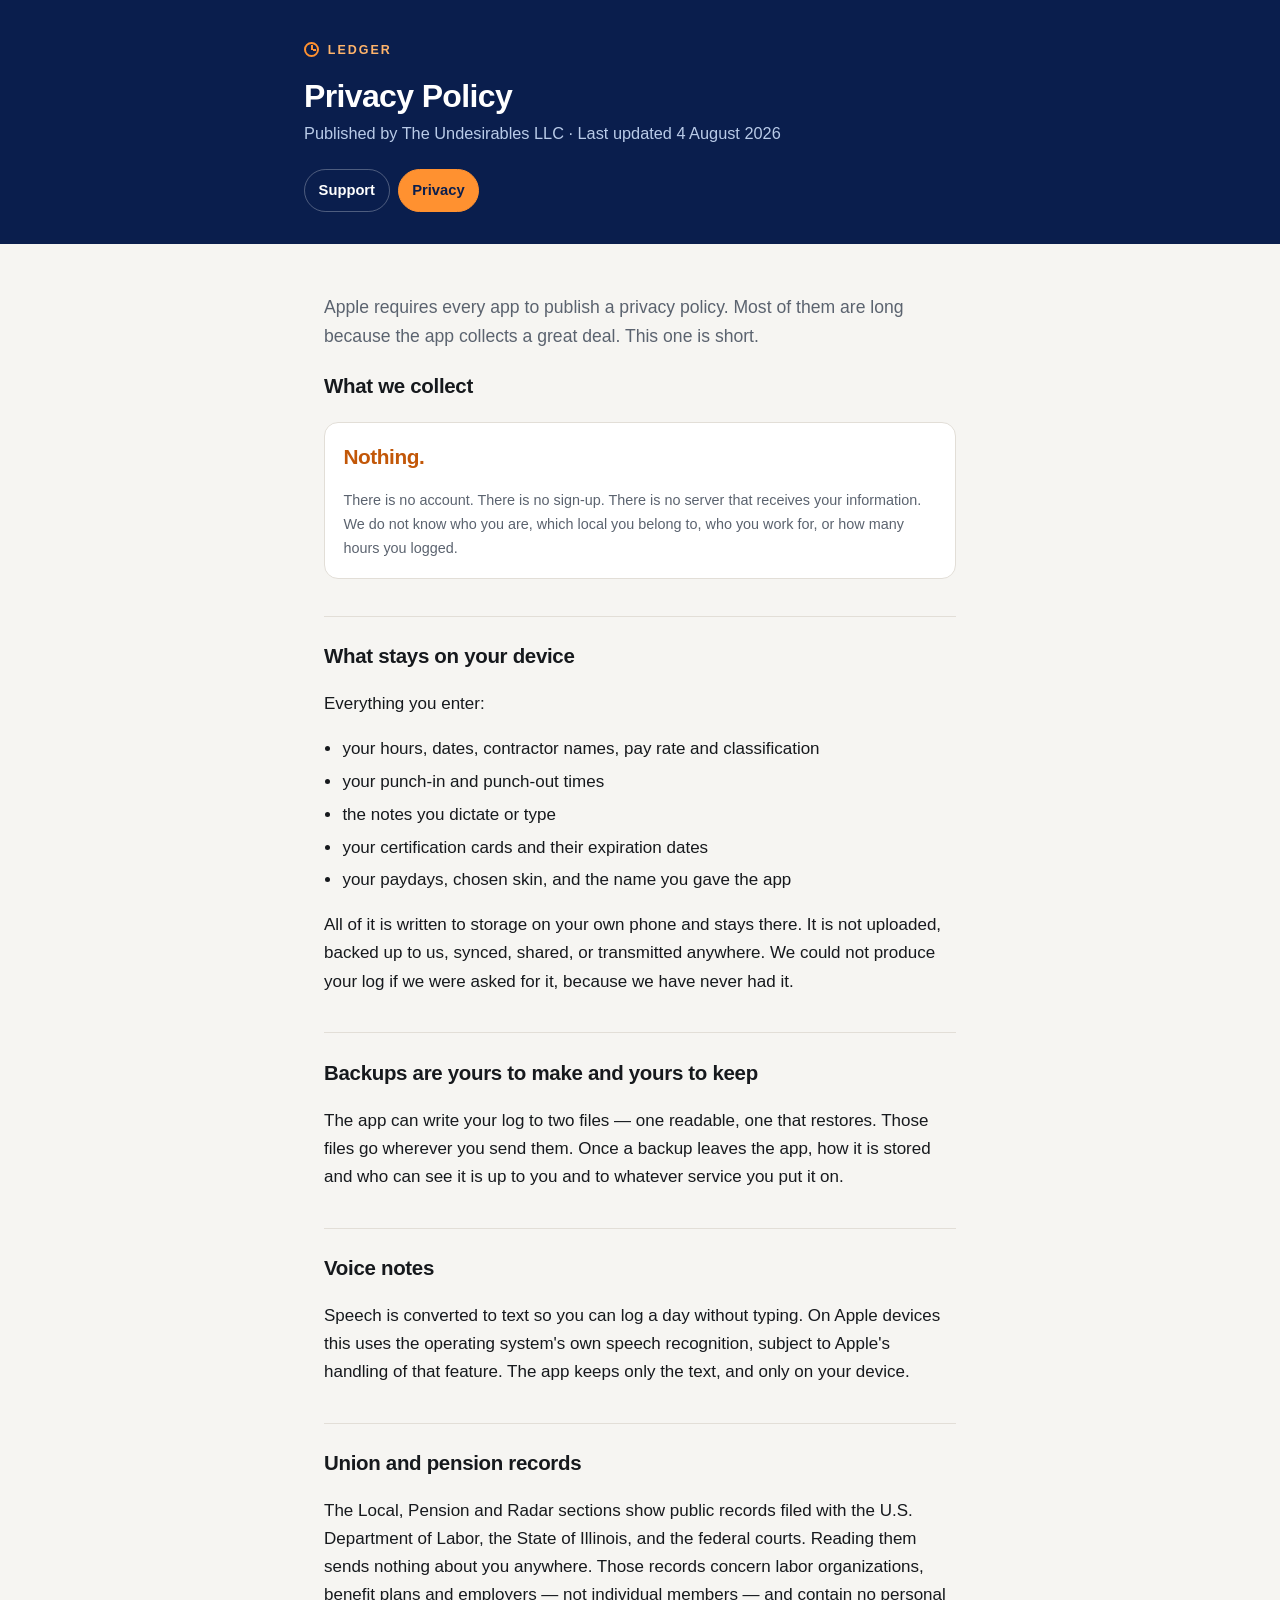
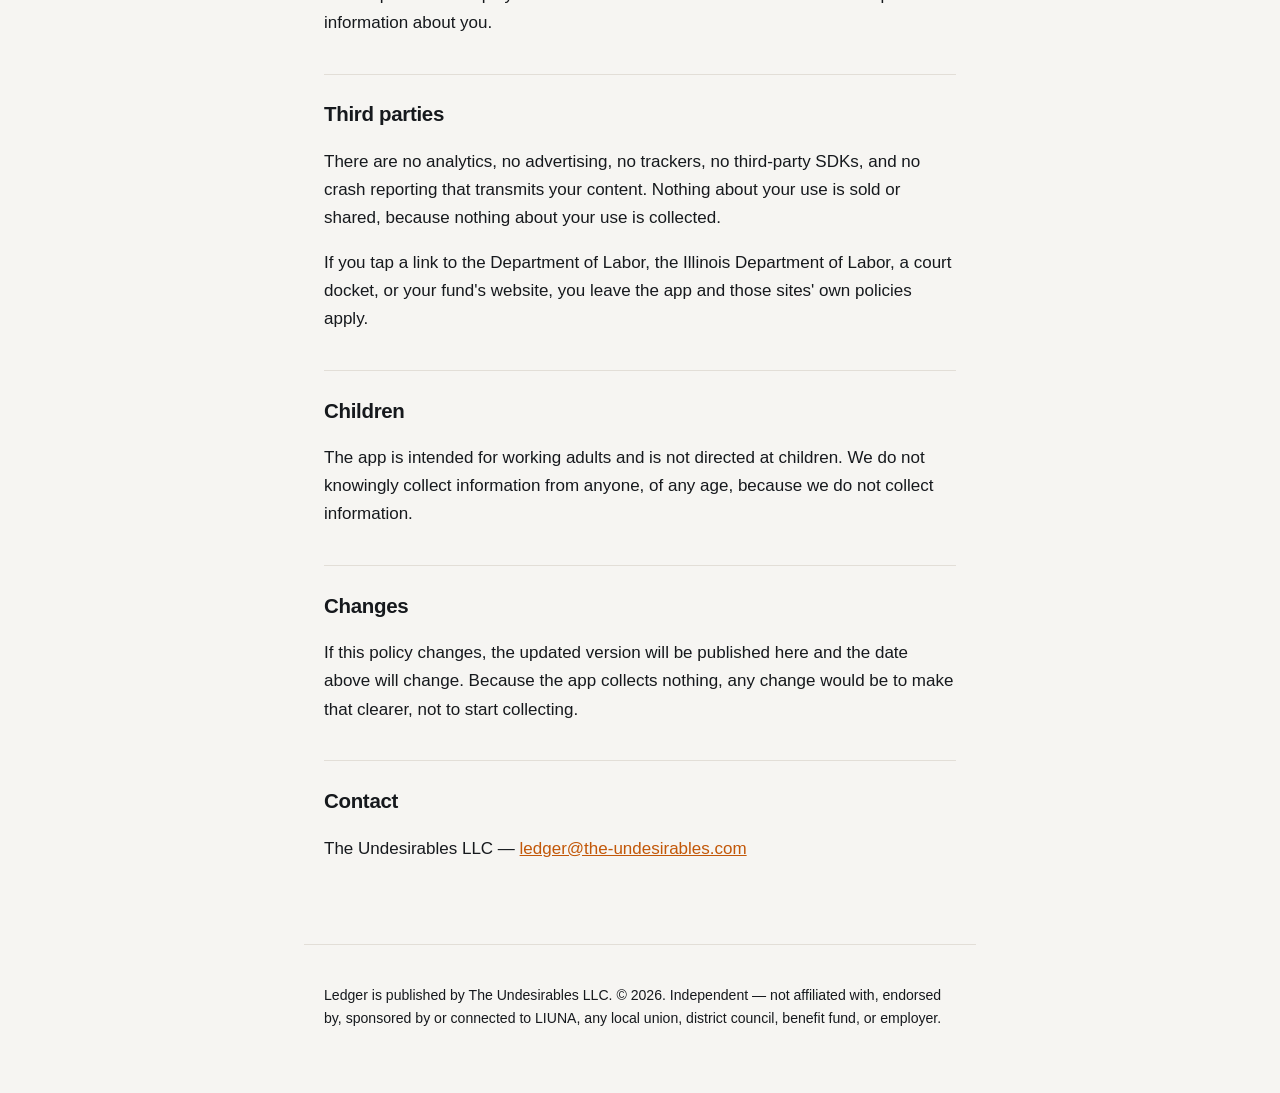
==== privacy.html @ 3ea69cf5 "Ledger support and privacy pages Apple requires both as public URLs. Two static pages, one styleshee" ====
<!doctype html>
<html lang="en">
<head>
<meta charset="utf-8">
<meta name="viewport" content="width=device-width, initial-scale=1">
<title>Ledger — Privacy Policy</title>
<meta name="description" content="Ledger collects nothing. No account, no server, no analytics.">
<link rel="stylesheet" href="./style.css">
</head>
<body>

<header>
  <div class="wrap">
    <span class="mark">Ledger</span>
    <h1>Privacy Policy</h1>
    <p>Published by The Undesirables LLC · Last updated 4 August 2026</p>
    <nav>
      <a href="./">Support</a>
      <a href="./privacy.html" aria-current="page">Privacy</a>
    </nav>
  </div>
</header>

<main>

<p class="lede">Apple requires every app to publish a privacy policy. Most of
them are long because the app collects a great deal. This one is short.</p>

<h2>What we collect</h2>

<div class="card">
  <p class="big">Nothing.</p>
  <p class="meta">There is no account. There is no sign-up. There is no server
  that receives your information. We do not know who you are, which local you
  belong to, who you work for, or how many hours you logged.</p>
</div>

<h2>What stays on your device</h2>

<p>Everything you enter:</p>
<ul>
  <li>your hours, dates, contractor names, pay rate and classification</li>
  <li>your punch-in and punch-out times</li>
  <li>the notes you dictate or type</li>
  <li>your certification cards and their expiration dates</li>
  <li>your paydays, chosen skin, and the name you gave the app</li>
</ul>

<p>All of it is written to storage on your own phone and stays there. It is not
uploaded, backed up to us, synced, shared, or transmitted anywhere. We could not
produce your log if we were asked for it, because we have never had it.</p>

<h2>Backups are yours to make and yours to keep</h2>

<p>The app can write your log to two files — one readable, one that restores.
Those files go wherever you send them. Once a backup leaves the app, how it is
stored and who can see it is up to you and to whatever service you put it on.</p>

<h2>Voice notes</h2>

<p>Speech is converted to text so you can log a day without typing. On Apple
devices this uses the operating system's own speech recognition, subject to
Apple's handling of that feature. The app keeps only the text, and only on your
device.</p>

<h2>Union and pension records</h2>

<p>The Local, Pension and Radar sections show public records filed with the
U.S. Department of Labor, the State of Illinois, and the federal courts. Reading
them sends nothing about you anywhere. Those records concern labor
organizations, benefit plans and employers — not individual members — and
contain no personal information about you.</p>

<h2>Third parties</h2>

<p>There are no analytics, no advertising, no trackers, no third-party SDKs, and
no crash reporting that transmits your content. Nothing about your use is sold
or shared, because nothing about your use is collected.</p>

<p>If you tap a link to the Department of Labor, the Illinois Department of
Labor, a court docket, or your fund's website, you leave the app and those
sites' own policies apply.</p>

<h2>Children</h2>

<p>The app is intended for working adults and is not directed at children. We do
not knowingly collect information from anyone, of any age, because we do not
collect information.</p>

<h2>Changes</h2>

<p>If this policy changes, the updated version will be published here and the
date above will change. Because the app collects nothing, any change would be to
make that clearer, not to start collecting.</p>

<h2>Contact</h2>

<p>The Undesirables LLC — <a href="mailto:ledger@the-undesirables.com">ledger@the-undesirables.com</a></p>

</main>

<footer>
  <p>Ledger is published by The Undesirables LLC. © 2026. Independent — not
  affiliated with, endorsed by, sponsored by or connected to LIUNA, any local
  union, district council, benefit fund, or employer.</p>
</footer>

</body>
</html>
---- style.css ----
/* Ledger help site. One stylesheet, no fonts to fetch, no scripts. It has to
   open fast on a job trailer's signal, on a phone somebody bought in 2019. */

*, *::before, *::after { box-sizing: border-box; }

:root {
  --navy:   #0a1e4d;
  --navy-2: #133063;
  --paper:  #f6f5f2;
  --card:   #ffffff;
  --ink:    #16191d;
  --ink-2:  #5b636f;
  --line:   #e2ded7;
  --orange: #c25708;
}

@media (prefers-color-scheme: dark) {
  :root {
    --paper: #0b1220; --card: #121a2b; --ink: #eef1f5; --ink-2: #9aa5b6;
    --line: #222d42; --orange: #ff9130;
  }
}

html { -webkit-text-size-adjust: 100%; }

body {
  margin: 0;
  background: var(--paper);
  color: var(--ink);
  font: 17px/1.65 -apple-system, BlinkMacSystemFont, "Segoe UI", Roboto, Helvetica, Arial, sans-serif;
}

header {
  background: var(--navy);
  color: #fff;
  padding: 2.4rem 1.25rem 2rem;
}
header .wrap { max-width: 42rem; margin: 0 auto; }

.mark {
  display: inline-flex; align-items: center; gap: .55rem;
  font-weight: 700; letter-spacing: .16em; font-size: .78rem;
  text-transform: uppercase; color: #ffb46b;
}
.mark::before {
  content: ''; width: 15px; height: 15px; border-radius: 50%;
  border: 2.5px solid #ff9130;
  background:
    linear-gradient(#ff9130, #ff9130) 50% 4% / 2px 46% no-repeat,
    linear-gradient(#ff9130, #ff9130) 96% 50% / 30% 2px no-repeat;
}
header h1 {
  margin: .7rem 0 .35rem;
  font-size: 2rem; line-height: 1.15; letter-spacing: -.02em;
}
header p { margin: 0; color: #b9cbe8; font-size: 1.02rem; }

nav { margin-top: 1.4rem; display: flex; gap: .5rem; flex-wrap: wrap; }
nav a {
  padding: .5rem .85rem; border-radius: 999px;
  border: 1px solid rgba(255,255,255,.28);
  color: #fff; text-decoration: none; font-size: .92rem; font-weight: 600;
}
nav a[aria-current="page"] { background: #ff9130; border-color: #ff9130; color: var(--navy); }

main { max-width: 42rem; margin: 0 auto; padding: 2rem 1.25rem 4rem; }

h2 {
  margin: 2.3rem 0 .6rem; font-size: 1.28rem; letter-spacing: -.015em;
  padding-top: 1.4rem; border-top: 1px solid var(--line);
}
main > h2:first-of-type { border-top: 0; padding-top: 0; margin-top: .4rem; }
h3 { margin: 1.5rem 0 .35rem; font-size: 1.03rem; }

p, li { color: var(--ink); }
ul { padding-left: 1.15rem; }
li { margin: .3rem 0; }

.lede { font-size: 1.1rem; color: var(--ink-2); }

.card {
  background: var(--card); border: 1px solid var(--line);
  border-radius: 14px; padding: 1.1rem 1.15rem; margin: 1.2rem 0;
}
.card p:first-child { margin-top: 0; }
.card p:last-child { margin-bottom: 0; }

.big {
  font-size: 1.3rem; font-weight: 700; letter-spacing: -.02em;
  color: var(--orange); margin: 0;
}

a { color: var(--orange); }

.meta { color: var(--ink-2); font-size: .9rem; }

footer {
  max-width: 42rem; margin: 0 auto; padding: 1.6rem 1.25rem 3rem;
  border-top: 1px solid var(--line); color: var(--ink-2); font-size: .88rem;
}
footer a { color: var(--ink-2); }
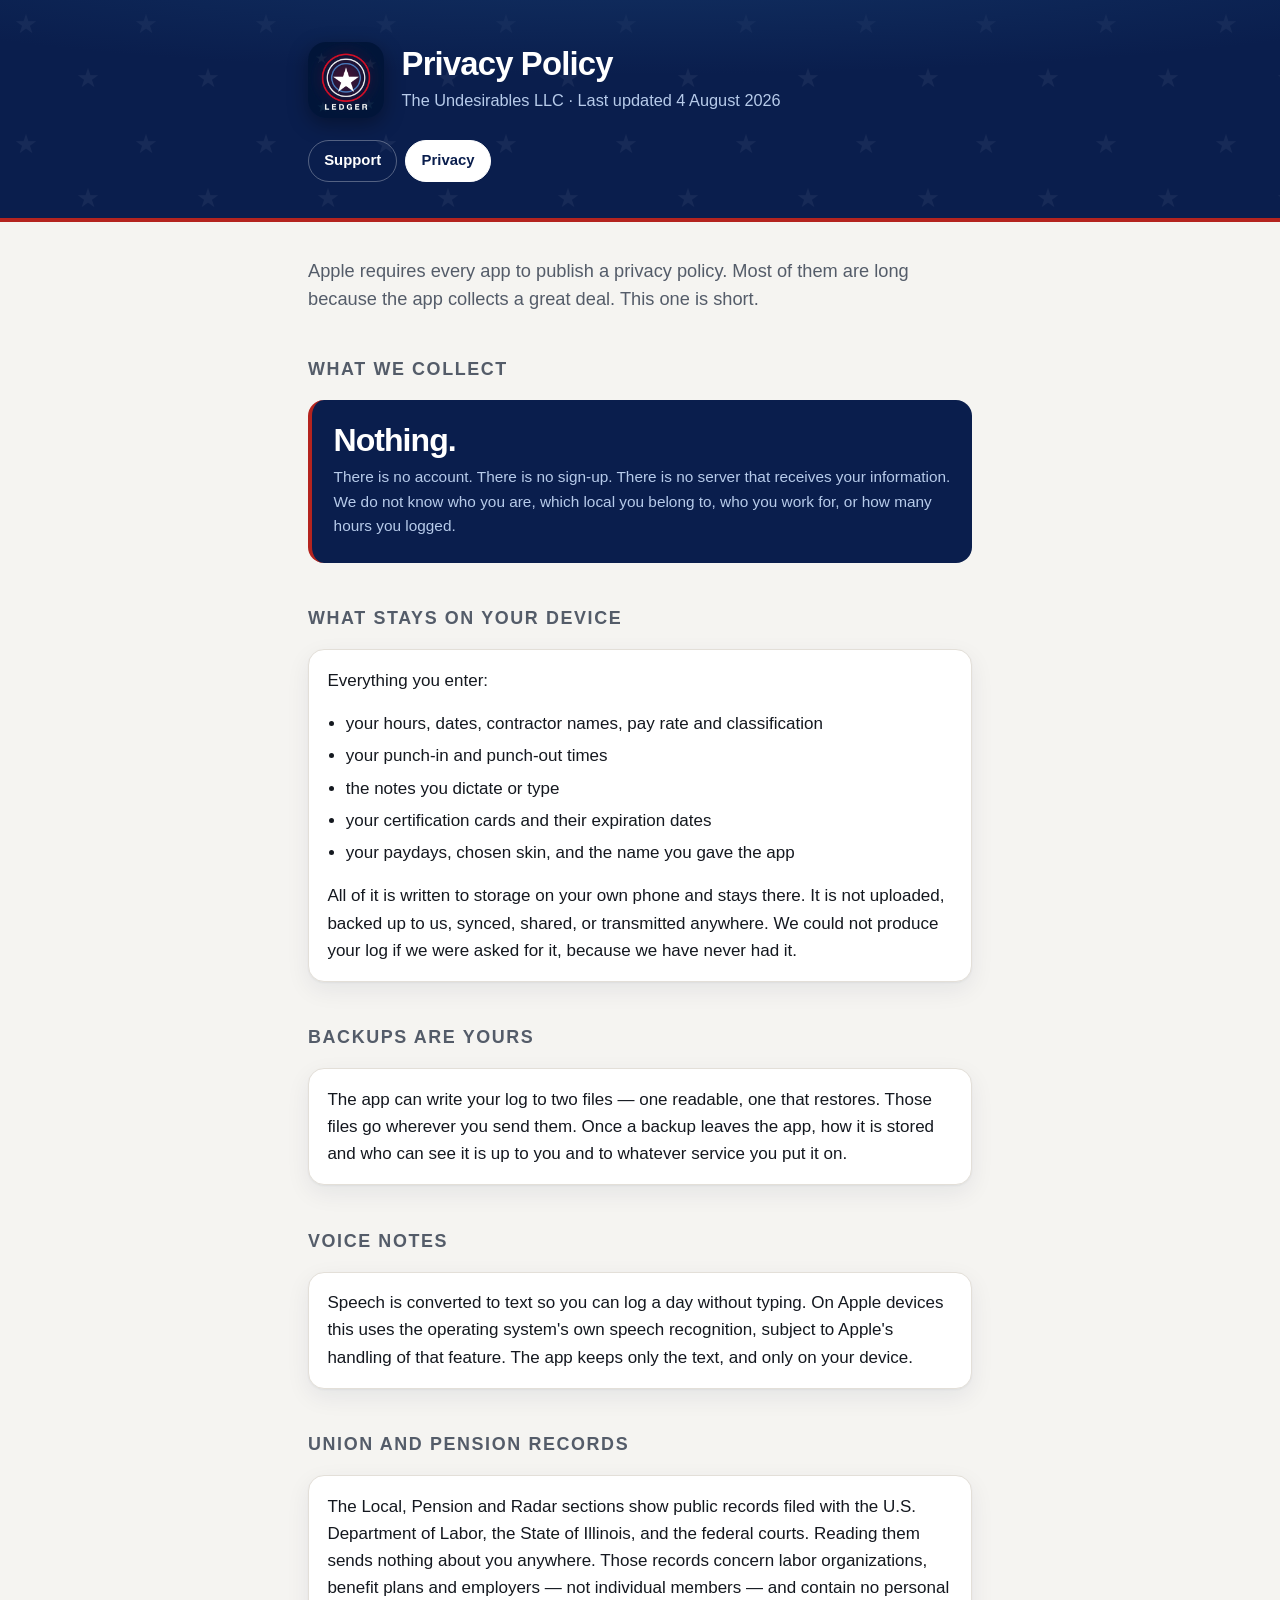
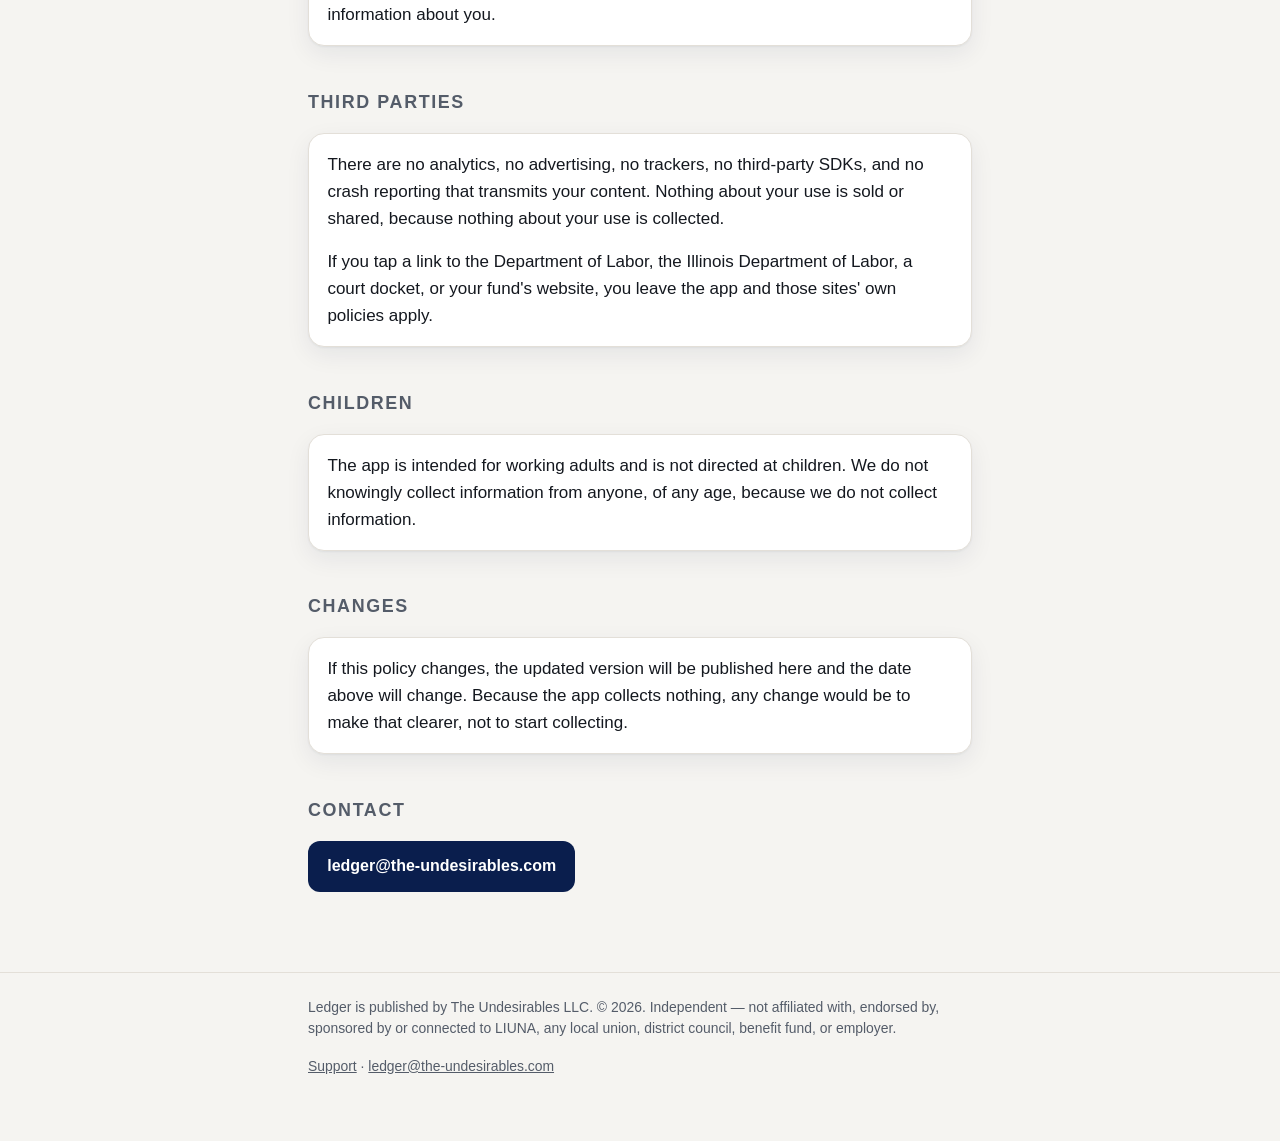
==== commit 196a0280: "Design pass: give the pages the app's own identity The support page was a wall of question-and-answe" ====
--- a/privacy.html
+++ b/privacy.html
@@ -5,15 +5,20 @@
 <meta name="viewport" content="width=device-width, initial-scale=1">
 <title>Ledger — Privacy Policy</title>
 <meta name="description" content="Ledger collects nothing. No account, no server, no analytics.">
+<link rel="icon" href="./icon-256.png">
 <link rel="stylesheet" href="./style.css">
 </head>
 <body>
 
 <header>
   <div class="wrap">
-    <span class="mark">Ledger</span>
-    <h1>Privacy Policy</h1>
-    <p>Published by The Undesirables LLC · Last updated 4 August 2026</p>
+    <div class="hero">
+      <img src="./icon-256.png" alt="" width="76" height="76">
+      <div>
+        <h1>Privacy Policy</h1>
+        <p>The Undesirables LLC · Last updated 4 August 2026</p>
+      </div>
+    </div>
     <nav>
       <a href="./">Support</a>
       <a href="./privacy.html" aria-current="page">Privacy</a>
@@ -22,87 +27,107 @@
 </header>
 
 <main>
+<div class="wrap">
 
-<p class="lede">Apple requires every app to publish a privacy policy. Most of
-them are long because the app collects a great deal. This one is short.</p>
+  <p class="lede">Apple requires every app to publish a privacy policy. Most of
+  them are long because the app collects a great deal. This one is short.</p>
 
-<h2>What we collect</h2>
+  <h2>What we collect</h2>
 
-<div class="card">
-  <p class="big">Nothing.</p>
-  <p class="meta">There is no account. There is no sign-up. There is no server
-  that receives your information. We do not know who you are, which local you
-  belong to, who you work for, or how many hours you logged.</p>
+  <div class="nothing">
+    <b>Nothing.</b>
+    <p>There is no account. There is no sign-up. There is no server that
+    receives your information. We do not know who you are, which local you
+    belong to, who you work for, or how many hours you logged.</p>
+  </div>
+
+  <h2>What stays on your device</h2>
+
+  <div class="plain">
+    <p>Everything you enter:</p>
+    <ul>
+      <li>your hours, dates, contractor names, pay rate and classification</li>
+      <li>your punch-in and punch-out times</li>
+      <li>the notes you dictate or type</li>
+      <li>your certification cards and their expiration dates</li>
+      <li>your paydays, chosen skin, and the name you gave the app</li>
+    </ul>
+    <p>All of it is written to storage on your own phone and stays there. It is
+    not uploaded, backed up to us, synced, shared, or transmitted anywhere. We
+    could not produce your log if we were asked for it, because we have never
+    had it.</p>
+  </div>
+
+  <h2>Backups are yours</h2>
+
+  <div class="plain">
+    <p>The app can write your log to two files — one readable, one that
+    restores. Those files go wherever you send them. Once a backup leaves the
+    app, how it is stored and who can see it is up to you and to whatever
+    service you put it on.</p>
+  </div>
+
+  <h2>Voice notes</h2>
+
+  <div class="plain">
+    <p>Speech is converted to text so you can log a day without typing. On Apple
+    devices this uses the operating system's own speech recognition, subject to
+    Apple's handling of that feature. The app keeps only the text, and only on
+    your device.</p>
+  </div>
+
+  <h2>Union and pension records</h2>
+
+  <div class="plain">
+    <p>The Local, Pension and Radar sections show public records filed with the
+    U.S. Department of Labor, the State of Illinois, and the federal courts.
+    Reading them sends nothing about you anywhere. Those records concern labor
+    organizations, benefit plans and employers — not individual members — and
+    contain no personal information about you.</p>
+  </div>
+
+  <h2>Third parties</h2>
+
+  <div class="plain">
+    <p>There are no analytics, no advertising, no trackers, no third-party SDKs,
+    and no crash reporting that transmits your content. Nothing about your use
+    is sold or shared, because nothing about your use is collected.</p>
+    <p>If you tap a link to the Department of Labor, the Illinois Department of
+    Labor, a court docket, or your fund's website, you leave the app and those
+    sites' own policies apply.</p>
+  </div>
+
+  <h2>Children</h2>
+
+  <div class="plain">
+    <p>The app is intended for working adults and is not directed at children.
+    We do not knowingly collect information from anyone, of any age, because we
+    do not collect information.</p>
+  </div>
+
+  <h2>Changes</h2>
+
+  <div class="plain">
+    <p>If this policy changes, the updated version will be published here and
+    the date above will change. Because the app collects nothing, any change
+    would be to make that clearer, not to start collecting.</p>
+  </div>
+
+  <h2>Contact</h2>
+
+  <p><a class="mailto" href="mailto:ledger@the-undesirables.com">ledger@the-undesirables.com</a></p>
+
 </div>
-
-<h2>What stays on your device</h2>
-
-<p>Everything you enter:</p>
-<ul>
-  <li>your hours, dates, contractor names, pay rate and classification</li>
-  <li>your punch-in and punch-out times</li>
-  <li>the notes you dictate or type</li>
-  <li>your certification cards and their expiration dates</li>
-  <li>your paydays, chosen skin, and the name you gave the app</li>
-</ul>
-
-<p>All of it is written to storage on your own phone and stays there. It is not
-uploaded, backed up to us, synced, shared, or transmitted anywhere. We could not
-produce your log if we were asked for it, because we have never had it.</p>
-
-<h2>Backups are yours to make and yours to keep</h2>
-
-<p>The app can write your log to two files — one readable, one that restores.
-Those files go wherever you send them. Once a backup leaves the app, how it is
-stored and who can see it is up to you and to whatever service you put it on.</p>
-
-<h2>Voice notes</h2>
-
-<p>Speech is converted to text so you can log a day without typing. On Apple
-devices this uses the operating system's own speech recognition, subject to
-Apple's handling of that feature. The app keeps only the text, and only on your
-device.</p>
-
-<h2>Union and pension records</h2>
-
-<p>The Local, Pension and Radar sections show public records filed with the
-U.S. Department of Labor, the State of Illinois, and the federal courts. Reading
-them sends nothing about you anywhere. Those records concern labor
-organizations, benefit plans and employers — not individual members — and
-contain no personal information about you.</p>
-
-<h2>Third parties</h2>
-
-<p>There are no analytics, no advertising, no trackers, no third-party SDKs, and
-no crash reporting that transmits your content. Nothing about your use is sold
-or shared, because nothing about your use is collected.</p>
-
-<p>If you tap a link to the Department of Labor, the Illinois Department of
-Labor, a court docket, or your fund's website, you leave the app and those
-sites' own policies apply.</p>
-
-<h2>Children</h2>
-
-<p>The app is intended for working adults and is not directed at children. We do
-not knowingly collect information from anyone, of any age, because we do not
-collect information.</p>
-
-<h2>Changes</h2>
-
-<p>If this policy changes, the updated version will be published here and the
-date above will change. Because the app collects nothing, any change would be to
-make that clearer, not to start collecting.</p>
-
-<h2>Contact</h2>
-
-<p>The Undesirables LLC — <a href="mailto:ledger@the-undesirables.com">ledger@the-undesirables.com</a></p>
-
 </main>
 
 <footer>
-  <p>Ledger is published by The Undesirables LLC. © 2026. Independent — not
-  affiliated with, endorsed by, sponsored by or connected to LIUNA, any local
-  union, district council, benefit fund, or employer.</p>
+  <div class="wrap">
+    <p>Ledger is published by The Undesirables LLC. © 2026. Independent — not
+    affiliated with, endorsed by, sponsored by or connected to LIUNA, any local
+    union, district council, benefit fund, or employer.</p>
+    <p><a href="./">Support</a> ·
+    <a href="mailto:ledger@the-undesirables.com">ledger@the-undesirables.com</a></p>
+  </div>
 </footer>
 
 </body>
--- a/style.css
+++ b/style.css
@@ -1,23 +1,31 @@
-/* Ledger help site. One stylesheet, no fonts to fetch, no scripts. It has to
-   open fast on a job trailer's signal, on a phone somebody bought in 2019. */
+/* Ledger help site.
+   One stylesheet, no scripts, no fonts to fetch, one 59 KB icon. It has to open
+   on a job trailer's signal, on a phone somebody bought in 2019. Everything
+   here is system fonts and flat color. */
 
 *, *::before, *::after { box-sizing: border-box; }
 
 :root {
-  --navy:   #0a1e4d;
-  --navy-2: #133063;
-  --paper:  #f6f5f2;
-  --card:   #ffffff;
-  --ink:    #16191d;
-  --ink-2:  #5b636f;
-  --line:   #e2ded7;
-  --orange: #c25708;
+  --navy:    #0a1e4d;
+  --navy-2:  #123163;
+  --navy-3:  #061634;
+  --paper:   #f5f4f1;
+  --card:    #ffffff;
+  --ink:     #14181f;
+  --ink-2:   #545c69;
+  --line:    #e3dfd8;
+  --red:     #b4241f;
+  --orange:  #b4530a;
+  --star:    #ffffff;
+  --shadow:  0 1px 2px rgba(10,30,77,.05), 0 8px 24px rgba(10,30,77,.07);
+  --r:       16px;
 }
 
 @media (prefers-color-scheme: dark) {
   :root {
-    --paper: #0b1220; --card: #121a2b; --ink: #eef1f5; --ink-2: #9aa5b6;
-    --line: #222d42; --orange: #ff9130;
+    --paper: #0b1220; --card: #131c2e; --ink: #eef1f5; --ink-2: #9aa5b6;
+    --line: #222d42; --red: #ff6b63; --orange: #ff9130;
+    --shadow: none;
   }
 }
 
@@ -27,75 +35,141 @@
   margin: 0;
   background: var(--paper);
   color: var(--ink);
-  font: 17px/1.65 -apple-system, BlinkMacSystemFont, "Segoe UI", Roboto, Helvetica, Arial, sans-serif;
+  font: 17px/1.6 -apple-system, BlinkMacSystemFont, "Segoe UI", Roboto, Helvetica, Arial, sans-serif;
+  -webkit-font-smoothing: antialiased;
 }
+
+.wrap { max-width: 44rem; margin: 0 auto; padding: 0 1.25rem; }
+
+/* ---- hero ---- */
 
 header {
   background: var(--navy);
+  background-image:
+    radial-gradient(120% 90% at 50% -20%, var(--navy-2), transparent 60%),
+    url('data:image/svg+xml;utf8,<svg xmlns="http://www.w3.org/2000/svg" width="120" height="120" viewBox="0 0 120 120"><g fill="%23ffffff" fill-opacity="0.055"><path d="M26 14l2.4 7.3h7.7l-6.2 4.5 2.4 7.3-6.3-4.6-6.2 4.6 2.3-7.3-6.2-4.5h7.7z"/><path d="M88 68l2.4 7.3h7.7l-6.2 4.5 2.4 7.3-6.3-4.6-6.2 4.6 2.3-7.3-6.2-4.5h7.7z"/></g></svg>');
   color: #fff;
-  padding: 2.4rem 1.25rem 2rem;
+  padding: 2.6rem 0 2.2rem;
+  border-bottom: 4px solid var(--red);
 }
-header .wrap { max-width: 42rem; margin: 0 auto; }
 
-.mark {
-  display: inline-flex; align-items: center; gap: .55rem;
-  font-weight: 700; letter-spacing: .16em; font-size: .78rem;
-  text-transform: uppercase; color: #ffb46b;
+.hero { display: flex; align-items: center; gap: 1.1rem; }
+.hero img {
+  width: 76px; height: 76px; border-radius: 18px; flex: none;
+  box-shadow: 0 6px 20px rgba(0,0,0,.35);
 }
-.mark::before {
-  content: ''; width: 15px; height: 15px; border-radius: 50%;
-  border: 2.5px solid #ff9130;
-  background:
-    linear-gradient(#ff9130, #ff9130) 50% 4% / 2px 46% no-repeat,
-    linear-gradient(#ff9130, #ff9130) 96% 50% / 30% 2px no-repeat;
+.hero h1 {
+  margin: 0; font-size: 2.05rem; line-height: 1.1; letter-spacing: -.025em;
 }
-header h1 {
-  margin: .7rem 0 .35rem;
-  font-size: 2rem; line-height: 1.15; letter-spacing: -.02em;
+.hero p { margin: .3rem 0 0; color: #b7cbea; font-size: 1.02rem; }
+
+/* Three facts, stated once, at the top. They are the whole pitch. */
+.chips { display: flex; flex-wrap: wrap; gap: .45rem; margin-top: 1.4rem; }
+.chips span {
+  font-size: .8rem; font-weight: 640; letter-spacing: .02em;
+  padding: .34rem .7rem; border-radius: 999px;
+  background: rgba(255,255,255,.1); border: 1px solid rgba(255,255,255,.16);
+  color: #dbe7f8;
 }
-header p { margin: 0; color: #b9cbe8; font-size: 1.02rem; }
 
-nav { margin-top: 1.4rem; display: flex; gap: .5rem; flex-wrap: wrap; }
+nav { margin-top: 1.4rem; display: flex; gap: .5rem; }
 nav a {
-  padding: .5rem .85rem; border-radius: 999px;
-  border: 1px solid rgba(255,255,255,.28);
-  color: #fff; text-decoration: none; font-size: .92rem; font-weight: 600;
+  padding: .52rem .95rem; border-radius: 999px;
+  border: 1px solid rgba(255,255,255,.3);
+  color: #fff; text-decoration: none; font-size: .93rem; font-weight: 640;
 }
-nav a[aria-current="page"] { background: #ff9130; border-color: #ff9130; color: var(--navy); }
+nav a:hover { background: rgba(255,255,255,.1); }
+nav a[aria-current="page"] {
+  background: #fff; border-color: #fff; color: var(--navy);
+}
 
-main { max-width: 42rem; margin: 0 auto; padding: 2rem 1.25rem 4rem; }
+/* ---- body ---- */
+
+main { padding-top: 2.2rem; padding-bottom: 3rem; }
+
+.lede { font-size: 1.14rem; line-height: 1.55; color: var(--ink-2); margin: 0 0 1.8rem; }
+.lede strong { color: var(--ink); font-weight: 650; }
 
 h2 {
-  margin: 2.3rem 0 .6rem; font-size: 1.28rem; letter-spacing: -.015em;
-  padding-top: 1.4rem; border-top: 1px solid var(--line);
+  margin: 2.6rem 0 1rem; font-size: 1.12rem; letter-spacing: .09em;
+  text-transform: uppercase; color: var(--ink-2); font-weight: 700;
 }
-main > h2:first-of-type { border-top: 0; padding-top: 0; margin-top: .4rem; }
-h3 { margin: 1.5rem 0 .35rem; font-size: 1.03rem; }
+main > .wrap > h2:first-child { margin-top: 0; }
 
-p, li { color: var(--ink); }
-ul { padding-left: 1.15rem; }
-li { margin: .3rem 0; }
+h3 { margin: 0 0 .4rem; font-size: 1.06rem; letter-spacing: -.01em; }
 
-.lede { font-size: 1.1rem; color: var(--ink-2); }
-
-.card {
-  background: var(--card); border: 1px solid var(--line);
-  border-radius: 14px; padding: 1.1rem 1.15rem; margin: 1.2rem 0;
-}
-.card p:first-child { margin-top: 0; }
-.card p:last-child { margin-bottom: 0; }
-
-.big {
-  font-size: 1.3rem; font-weight: 700; letter-spacing: -.02em;
-  color: var(--orange); margin: 0;
-}
-
+p { margin: 0 0 1rem; }
+ul { padding-left: 1.15rem; margin: 0 0 1rem; }
+li { margin: .32rem 0; }
 a { color: var(--orange); }
 
-.meta { color: var(--ink-2); font-size: .9rem; }
+/* ---- the free card ---- */
+
+.free {
+  background: var(--card); border: 1px solid var(--line);
+  border-left: 4px solid var(--red);
+  border-radius: var(--r); padding: 1.15rem 1.25rem;
+  box-shadow: var(--shadow); margin: 0 0 1.6rem;
+}
+.free b { display: block; font-size: 1.24rem; letter-spacing: -.02em; margin-bottom: .3rem; }
+.free p { margin: 0; color: var(--ink-2); font-size: .96rem; }
+
+/* ---- what it does ---- */
+
+.grid { display: grid; gap: .8rem; grid-template-columns: 1fr; }
+@media (min-width: 40rem) { .grid { grid-template-columns: 1fr 1fr; } }
+
+.tile {
+  background: var(--card); border: 1px solid var(--line);
+  border-radius: var(--r); padding: 1.05rem 1.1rem; box-shadow: var(--shadow);
+}
+.tile h3 { font-size: 1rem; }
+.tile p { margin: 0; font-size: .94rem; color: var(--ink-2); line-height: 1.5; }
+
+/* ---- contact ---- */
+
+.mailto {
+  display: inline-block; margin-bottom: 1rem;
+  background: var(--navy); color: #fff; text-decoration: none;
+  padding: .8rem 1.2rem; border-radius: 12px;
+  font-weight: 650; font-size: 1rem;
+}
+.mailto:hover { background: var(--navy-2); }
+
+/* ---- faq ---- */
+
+.qa {
+  background: var(--card); border: 1px solid var(--line);
+  border-radius: var(--r); padding: 1.05rem 1.15rem; margin-bottom: .7rem;
+  box-shadow: var(--shadow);
+}
+.qa p:last-child { margin-bottom: 0; }
+.qa p { font-size: .96rem; color: var(--ink-2); }
+.qa p strong, .qa p b { color: var(--ink); }
+
+/* ---- privacy page ---- */
+
+.nothing {
+  background: var(--navy); color: #fff; border-radius: var(--r);
+  padding: 1.5rem 1.35rem; margin: 0 0 1.6rem;
+  border-left: 4px solid var(--red);
+}
+.nothing b { display: block; font-size: 2rem; letter-spacing: -.03em; line-height: 1; }
+.nothing p { margin: .6rem 0 0; color: #b7cbea; font-size: .96rem; }
+
+.plain { background: var(--card); border: 1px solid var(--line);
+  border-radius: var(--r); padding: 1.05rem 1.15rem; box-shadow: var(--shadow);
+  margin-bottom: 1rem; }
+.plain p:last-child, .plain ul:last-child { margin-bottom: 0; }
+
+/* ---- footer ---- */
 
 footer {
-  max-width: 42rem; margin: 0 auto; padding: 1.6rem 1.25rem 3rem;
-  border-top: 1px solid var(--line); color: var(--ink-2); font-size: .88rem;
+  border-top: 1px solid var(--line);
+  padding: 1.5rem 0 3rem; color: var(--ink-2); font-size: .87rem; line-height: 1.55;
 }
 footer a { color: var(--ink-2); }
+
+@media (prefers-reduced-motion: reduce) {
+  *, *::before, *::after { transition-duration: .01ms !important; animation-duration: .01ms !important; }
+}
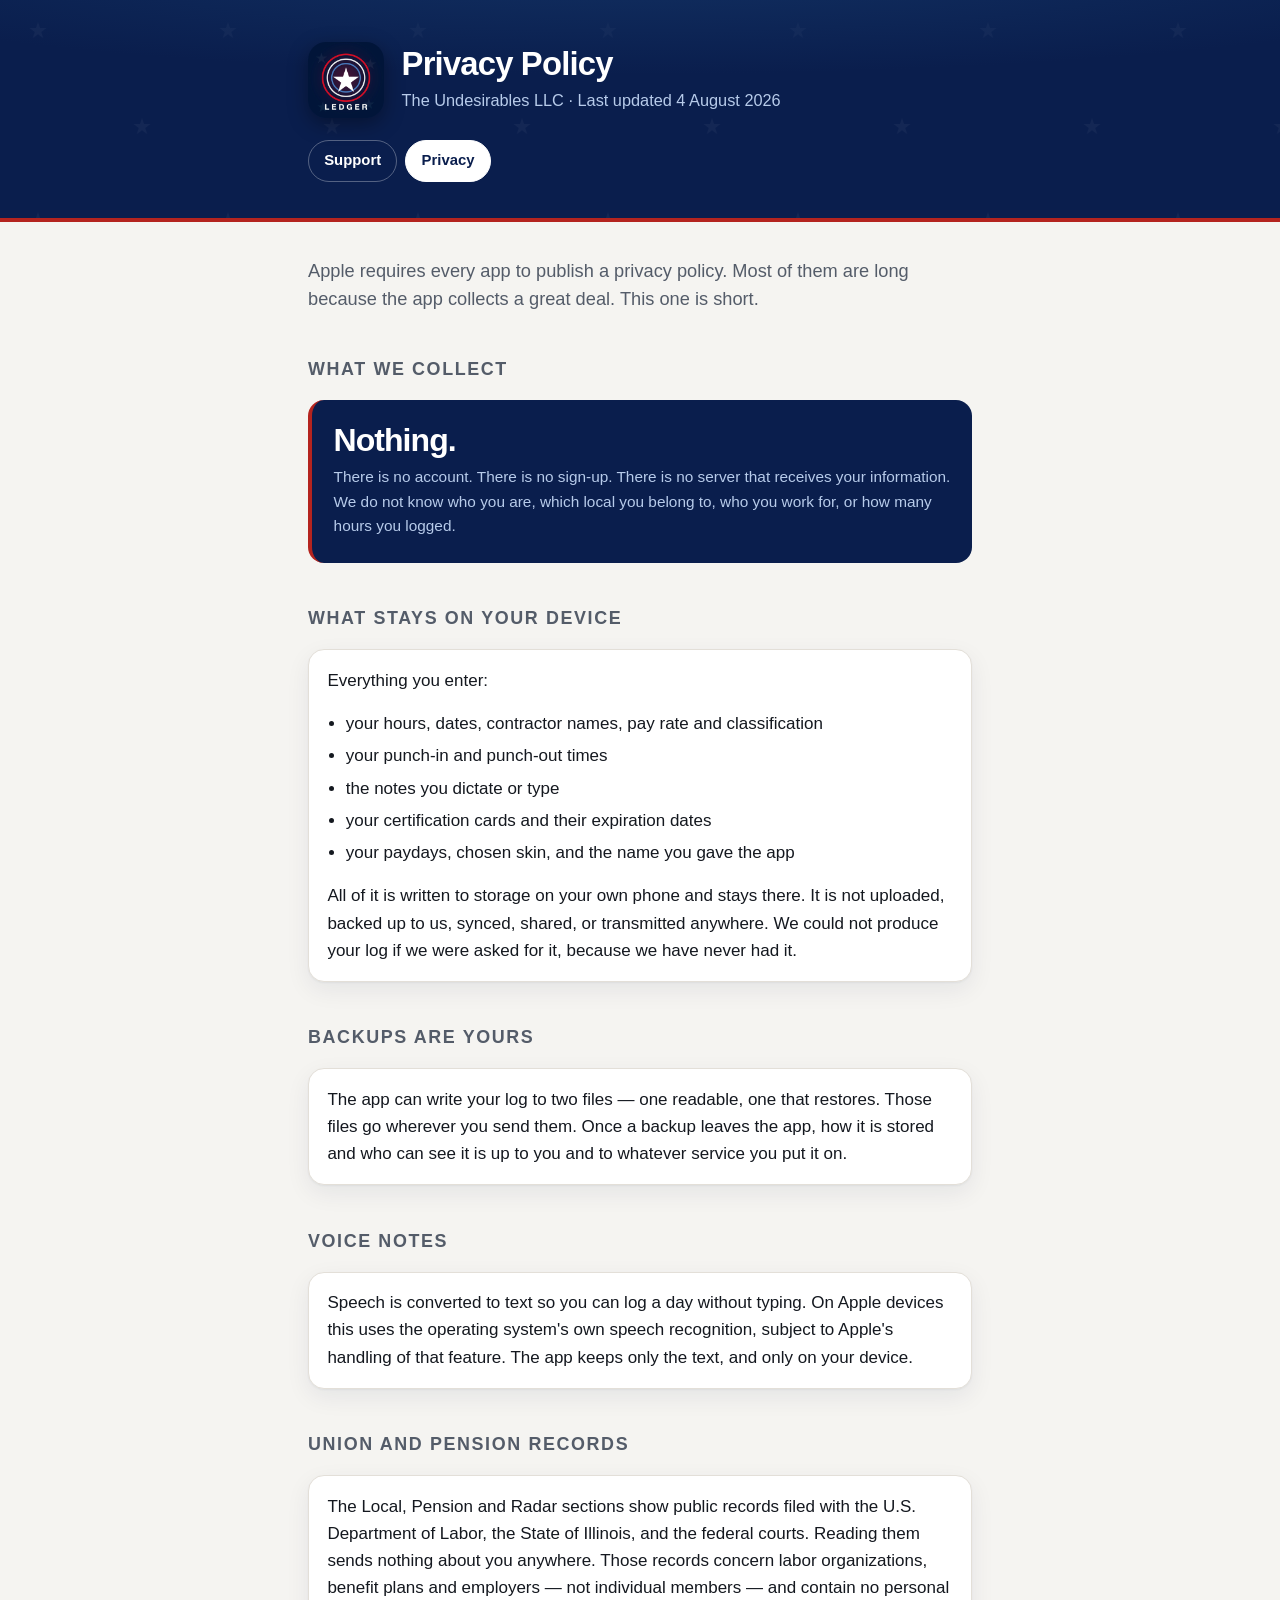
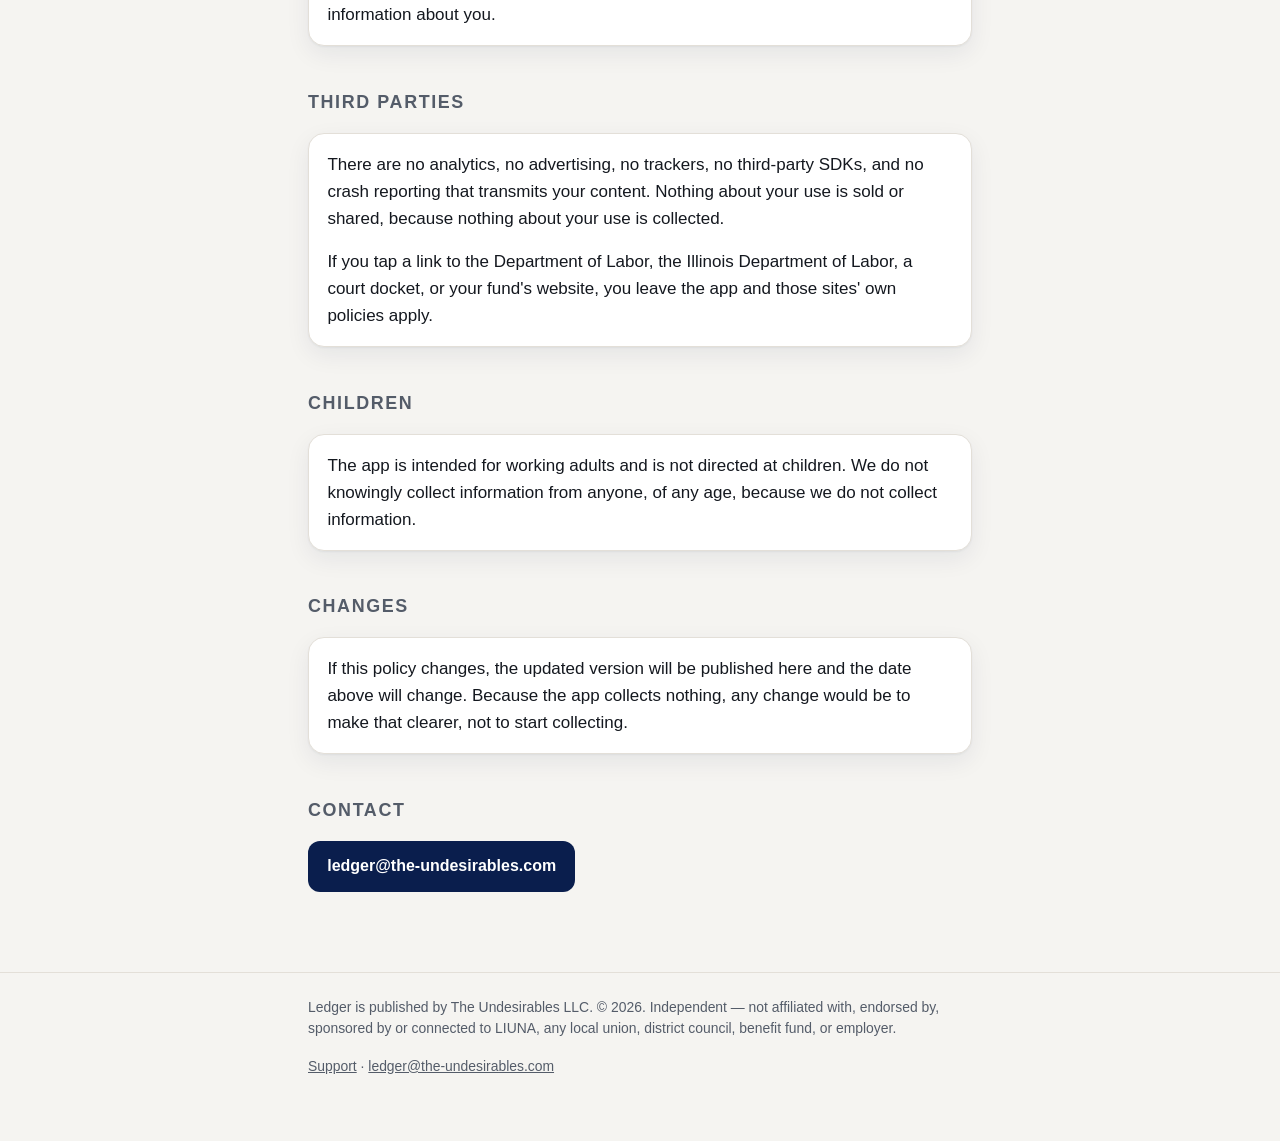
==== commit 420bb411: "Sparser star field — it was competing with the type Same motif as the app icon, half the opacity and" ====
--- a/privacy.html
+++ b/privacy.html
@@ -6,7 +6,7 @@
 <title>Ledger — Privacy Policy</title>
 <meta name="description" content="Ledger collects nothing. No account, no server, no analytics.">
 <link rel="icon" href="./icon-256.png">
-<link rel="stylesheet" href="./style.css">
+<link rel="stylesheet" href="./style.css?v=3">
 </head>
 <body>
 
--- a/style.css
+++ b/style.css
@@ -47,7 +47,7 @@
   background: var(--navy);
   background-image:
     radial-gradient(120% 90% at 50% -20%, var(--navy-2), transparent 60%),
-    url('data:image/svg+xml;utf8,<svg xmlns="http://www.w3.org/2000/svg" width="120" height="120" viewBox="0 0 120 120"><g fill="%23ffffff" fill-opacity="0.055"><path d="M26 14l2.4 7.3h7.7l-6.2 4.5 2.4 7.3-6.3-4.6-6.2 4.6 2.3-7.3-6.2-4.5h7.7z"/><path d="M88 68l2.4 7.3h7.7l-6.2 4.5 2.4 7.3-6.3-4.6-6.2 4.6 2.3-7.3-6.2-4.5h7.7z"/></g></svg>');
+    url('data:image/svg+xml;utf8,<svg xmlns="http://www.w3.org/2000/svg" width="190" height="190" viewBox="0 0 190 190"><g fill="%23ffffff" fill-opacity="0.038"><path d="M38 22l2 6.1h6.4l-5.2 3.8 2 6.1-5.2-3.8-5.2 3.8 2-6.1-5.2-3.8h6.4z"/><path d="M142 118l2 6.1h6.4l-5.2 3.8 2 6.1-5.2-3.8-5.2 3.8 2-6.1-5.2-3.8h6.4z"/></g></svg>');
   color: #fff;
   padding: 2.6rem 0 2.2rem;
   border-bottom: 4px solid var(--red);
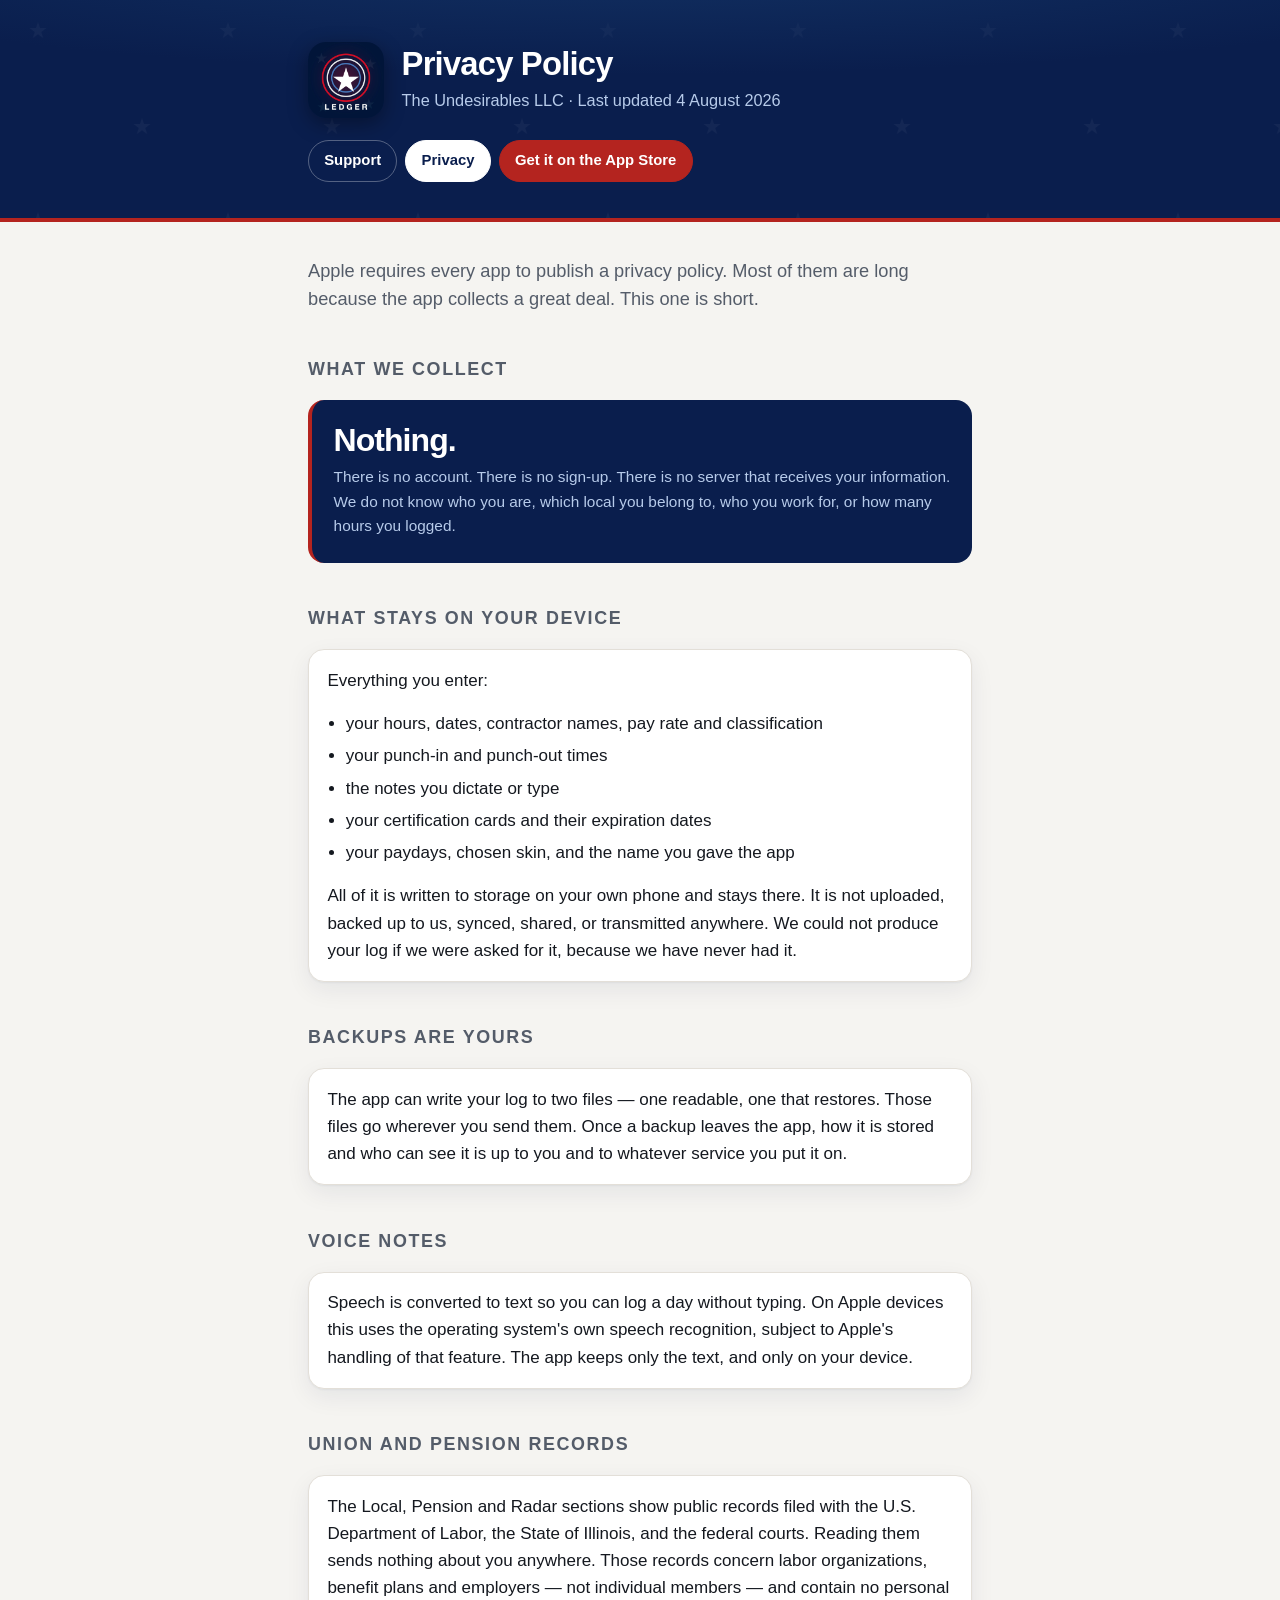
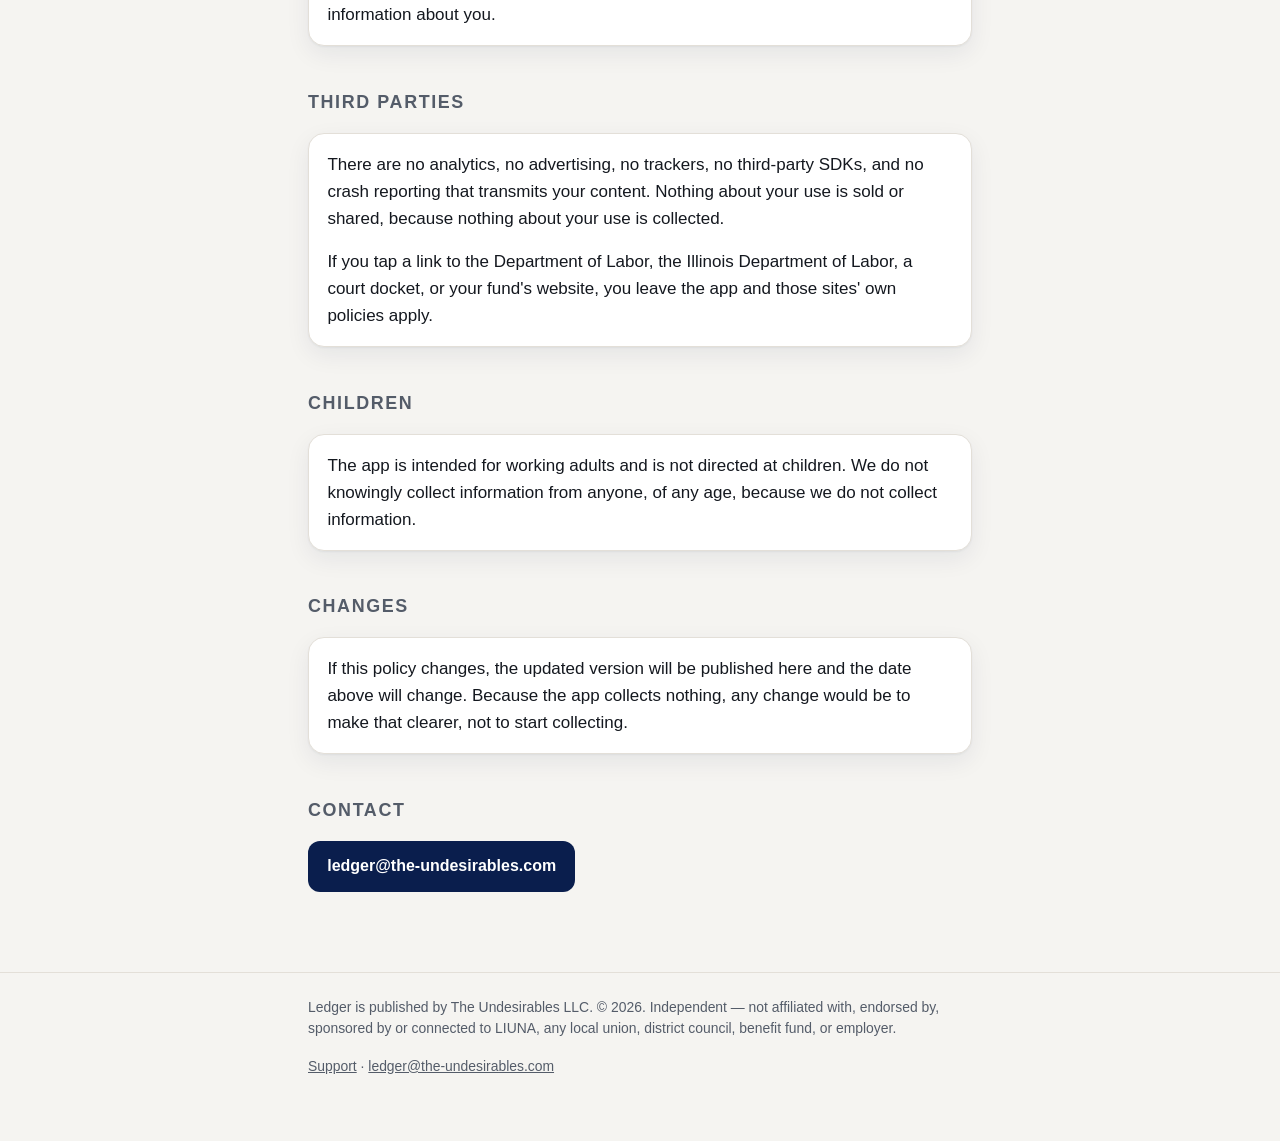
==== commit 63655955: "The App Store button, and a quieter byline Ledger shipped on the App Store 17 Aug 2026 — the header " ====
--- a/privacy.html
+++ b/privacy.html
@@ -6,7 +6,7 @@
 <title>Ledger — Privacy Policy</title>
 <meta name="description" content="Ledger collects nothing. No account, no server, no analytics.">
 <link rel="icon" href="./icon-256.png">
-<link rel="stylesheet" href="./style.css?v=3">
+<link rel="stylesheet" href="./style.css?v=4">
 </head>
 <body>
 
@@ -22,6 +22,7 @@
     <nav>
       <a href="./">Support</a>
       <a href="./privacy.html" aria-current="page">Privacy</a>
+          <a class="store" href="https://apps.apple.com/us/app/ledger-union-work-log/id6797896983">Get it on the App Store</a>
     </nav>
   </div>
 </header>
--- a/style.css
+++ b/style.css
@@ -82,6 +82,9 @@
 nav a[aria-current="page"] {
   background: #fff; border-color: #fff; color: var(--navy);
 }
+/* The one pill that is an action rather than a page. */
+nav a.store { background: var(--red); border-color: var(--red); }
+nav a.store:hover { background: #c9332d; }
 
 /* ---- body ---- */
 
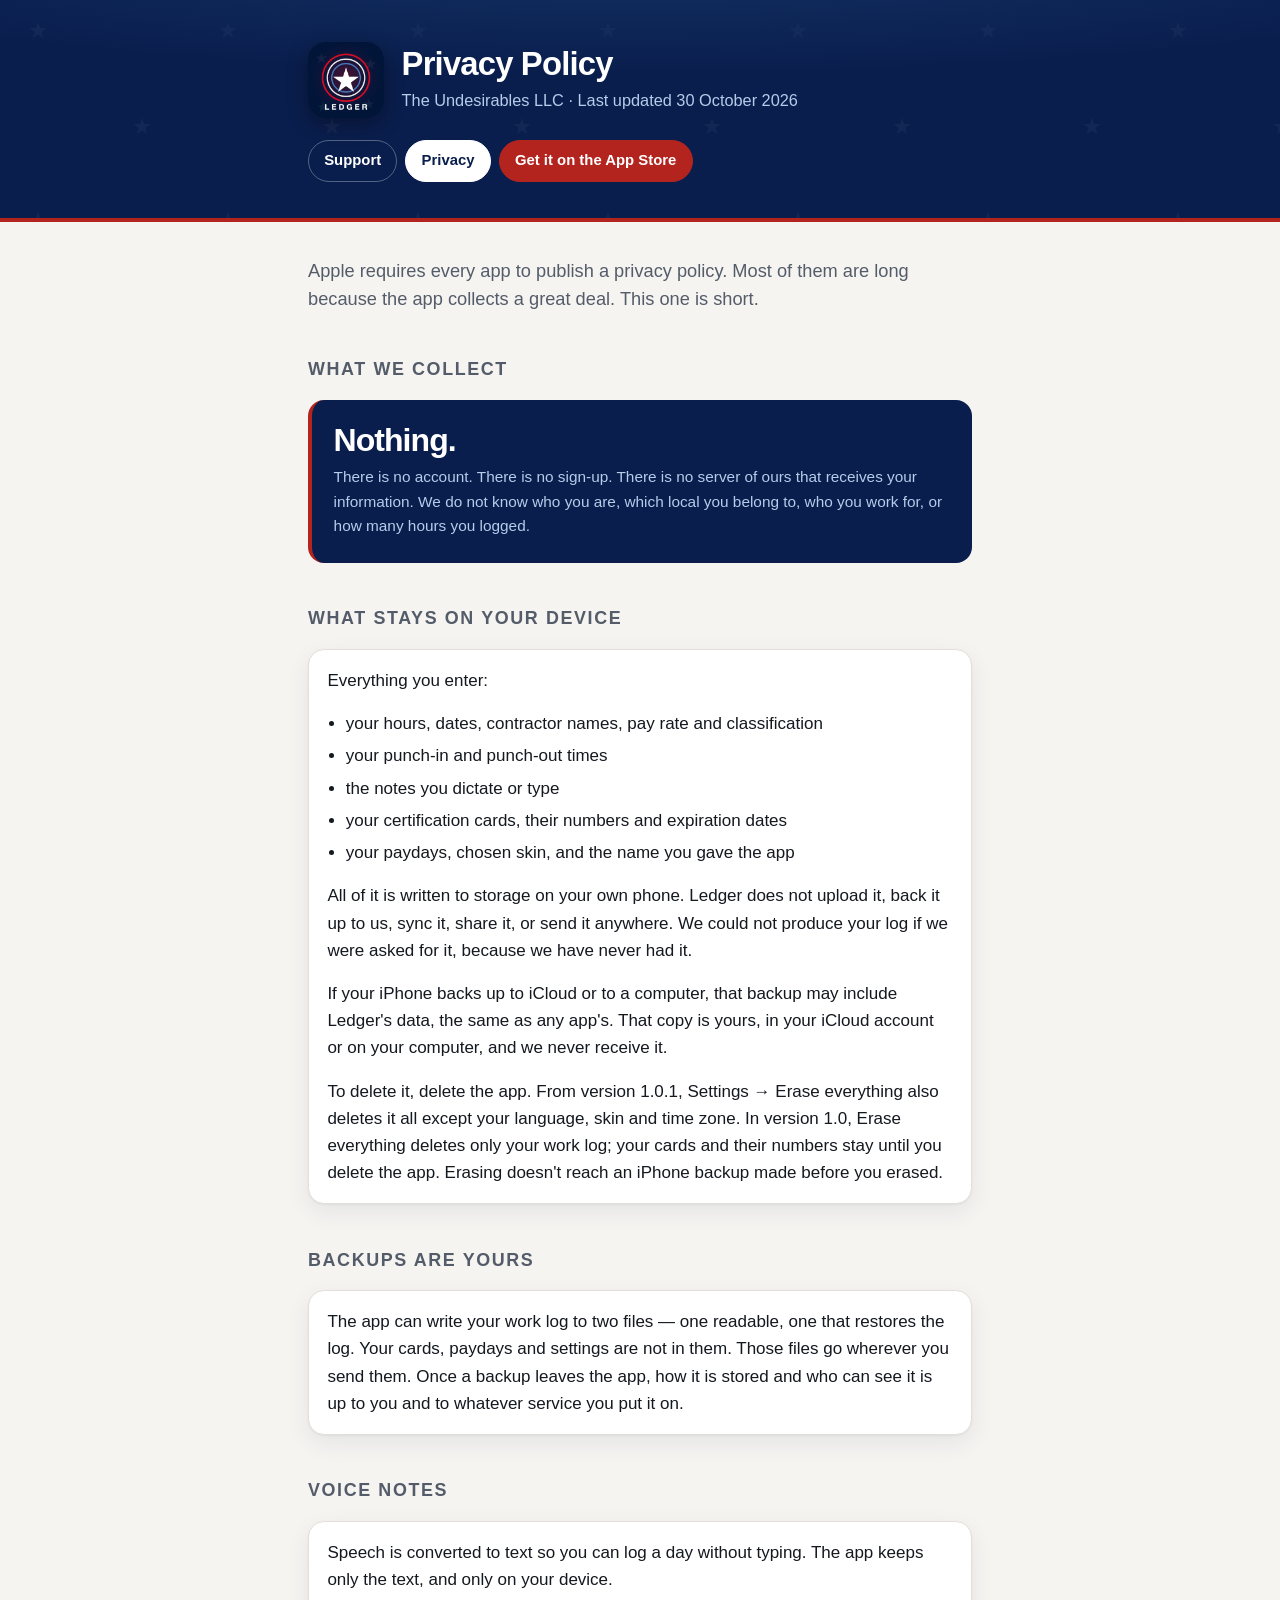
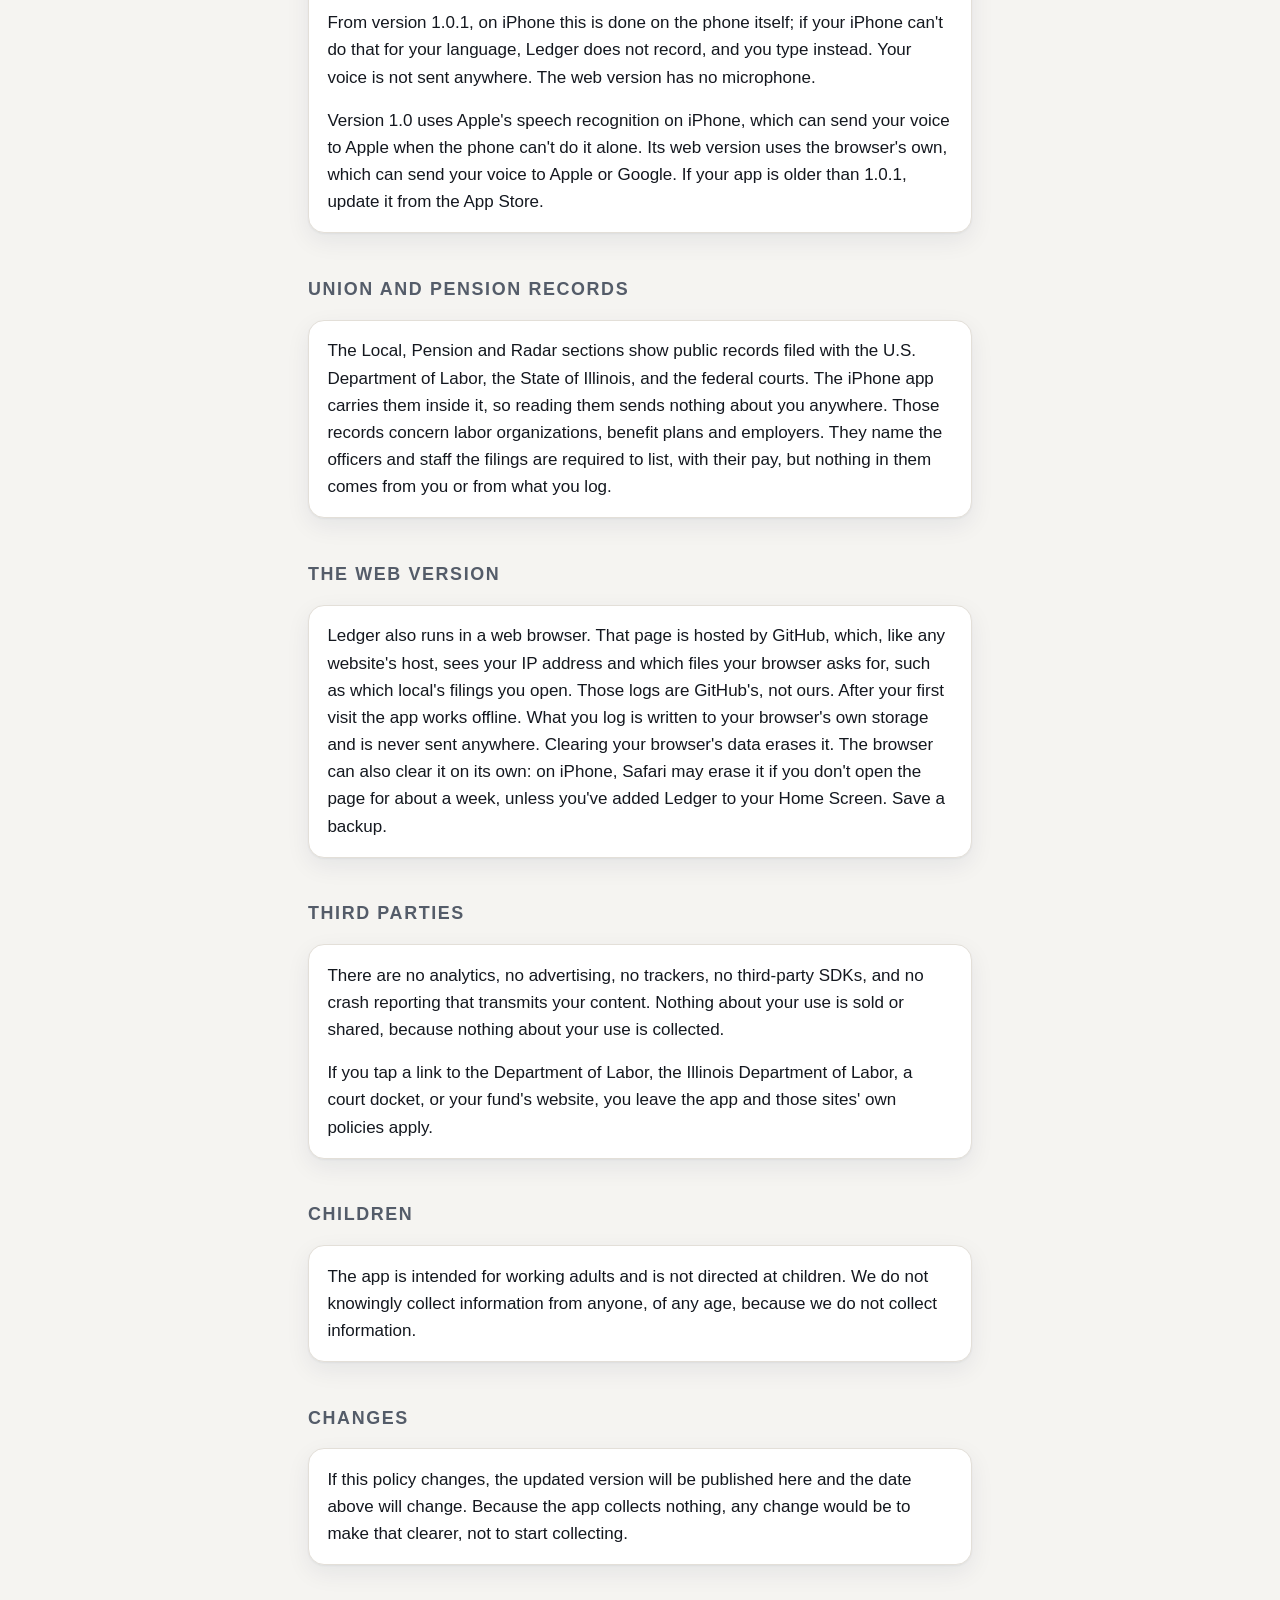
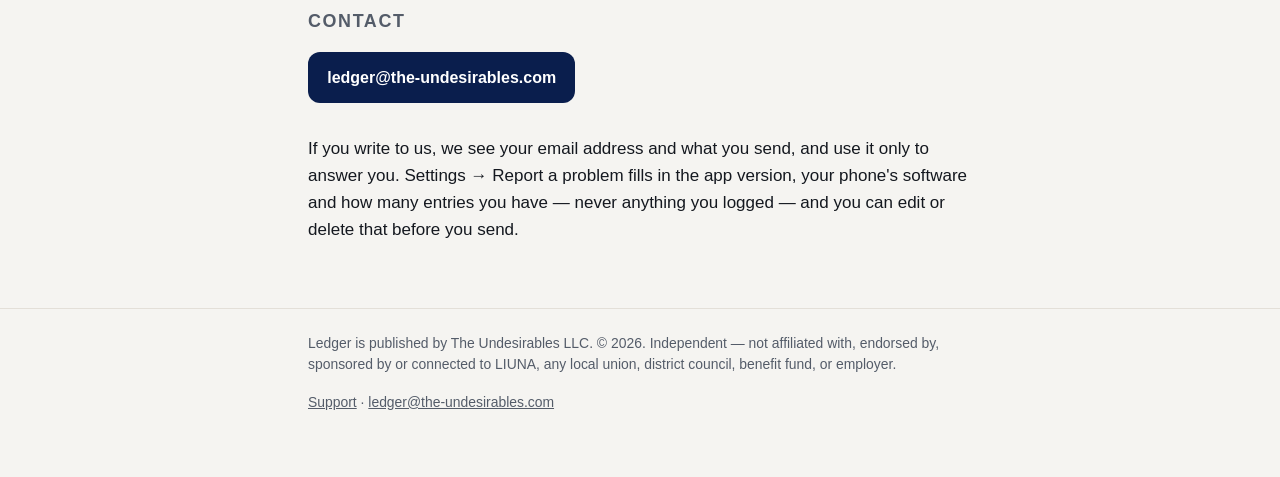
==== commit cb819ae9: "Say what the app does now, not what it promised The help page promised card warnings at 90, 30 and 7" ====
--- a/privacy.html
+++ b/privacy.html
@@ -16,7 +16,7 @@
       <img src="./icon-256.png" alt="" width="76" height="76">
       <div>
         <h1>Privacy Policy</h1>
-        <p>The Undesirables LLC · Last updated 4 August 2026</p>
+        <p>The Undesirables LLC · Last updated 30 October 2026</p>
       </div>
     </div>
     <nav>
@@ -37,8 +37,8 @@
 
   <div class="nothing">
     <b>Nothing.</b>
-    <p>There is no account. There is no sign-up. There is no server that
-    receives your information. We do not know who you are, which local you
+    <p>There is no account. There is no sign-up. There is no server of ours
+    that receives your information. We do not know who you are, which local you
     belong to, who you work for, or how many hours you logged.</p>
   </div>
 
@@ -50,20 +50,29 @@
       <li>your hours, dates, contractor names, pay rate and classification</li>
       <li>your punch-in and punch-out times</li>
       <li>the notes you dictate or type</li>
-      <li>your certification cards and their expiration dates</li>
+      <li>your certification cards, their numbers and expiration dates</li>
       <li>your paydays, chosen skin, and the name you gave the app</li>
     </ul>
-    <p>All of it is written to storage on your own phone and stays there. It is
-    not uploaded, backed up to us, synced, shared, or transmitted anywhere. We
+    <p>All of it is written to storage on your own phone. Ledger does not
+    upload it, back it up to us, sync it, share it, or send it anywhere. We
     could not produce your log if we were asked for it, because we have never
     had it.</p>
+    <p>If your iPhone backs up to iCloud or to a computer, that backup may
+    include Ledger's data, the same as any app's. That copy is yours, in your
+    iCloud account or on your computer, and we never receive it.</p>
+    <p>To delete it, delete the app. From version 1.0.1, Settings → Erase
+    everything also deletes it all except your language, skin and time zone.
+    In version 1.0, Erase everything deletes only your work log; your cards and
+    their numbers stay until you delete the app. Erasing doesn't reach an
+    iPhone backup made before you erased.</p>
   </div>
 
   <h2>Backups are yours</h2>
 
   <div class="plain">
-    <p>The app can write your log to two files — one readable, one that
-    restores. Those files go wherever you send them. Once a backup leaves the
+    <p>The app can write your work log to two files — one readable, one that
+    restores the log. Your cards, paydays and settings are not in them. Those
+    files go wherever you send them. Once a backup leaves the
     app, how it is stored and who can see it is up to you and to whatever
     service you put it on.</p>
   </div>
@@ -71,10 +80,16 @@
   <h2>Voice notes</h2>
 
   <div class="plain">
-    <p>Speech is converted to text so you can log a day without typing. On Apple
-    devices this uses the operating system's own speech recognition, subject to
-    Apple's handling of that feature. The app keeps only the text, and only on
-    your device.</p>
+    <p>Speech is converted to text so you can log a day without typing. The app
+    keeps only the text, and only on your device.</p>
+    <p>From version 1.0.1, on iPhone this is done on the phone itself; if your
+    iPhone can't do that for your language, Ledger does not record, and you
+    type instead. Your voice is not sent anywhere. The web version has no
+    microphone.</p>
+    <p>Version 1.0 uses Apple's speech recognition on iPhone, which can send
+    your voice to Apple when the phone can't do it alone. Its web version uses
+    the browser's own, which can send your voice to Apple or Google. If your
+    app is older than 1.0.1, update it from the App Store.</p>
   </div>
 
   <h2>Union and pension records</h2>
@@ -82,9 +97,24 @@
   <div class="plain">
     <p>The Local, Pension and Radar sections show public records filed with the
     U.S. Department of Labor, the State of Illinois, and the federal courts.
-    Reading them sends nothing about you anywhere. Those records concern labor
-    organizations, benefit plans and employers — not individual members — and
-    contain no personal information about you.</p>
+    The iPhone app carries them inside it, so reading them sends nothing about
+    you anywhere. Those records concern labor organizations, benefit plans and
+    employers. They name the officers and staff the filings are required to
+    list, with their pay, but nothing in them comes from you or from what you
+    log.</p>
+  </div>
+
+  <h2>The web version</h2>
+
+  <div class="plain">
+    <p>Ledger also runs in a web browser. That page is hosted by GitHub, which,
+    like any website's host, sees your IP address and which files your browser
+    asks for, such as which local's filings you open. Those logs are GitHub's,
+    not ours. After your first visit the app works offline. What you log is
+    written to your browser's own storage and is never sent anywhere. Clearing
+    your browser's data erases it. The browser can also clear it on its own: on
+    iPhone, Safari may erase it if you don't open the page for about a week,
+    unless you've added Ledger to your Home Screen. Save a backup.</p>
   </div>
 
   <h2>Third parties</h2>
@@ -118,6 +148,11 @@
 
   <p><a class="mailto" href="mailto:ledger@the-undesirables.com">ledger@the-undesirables.com</a></p>
 
+  <p>If you write to us, we see your email address and what you send, and use
+  it only to answer you. Settings → Report a problem fills in the app version,
+  your phone's software and how many entries you have — never anything you
+  logged — and you can edit or delete that before you send.</p>
+
 </div>
 </main>
 
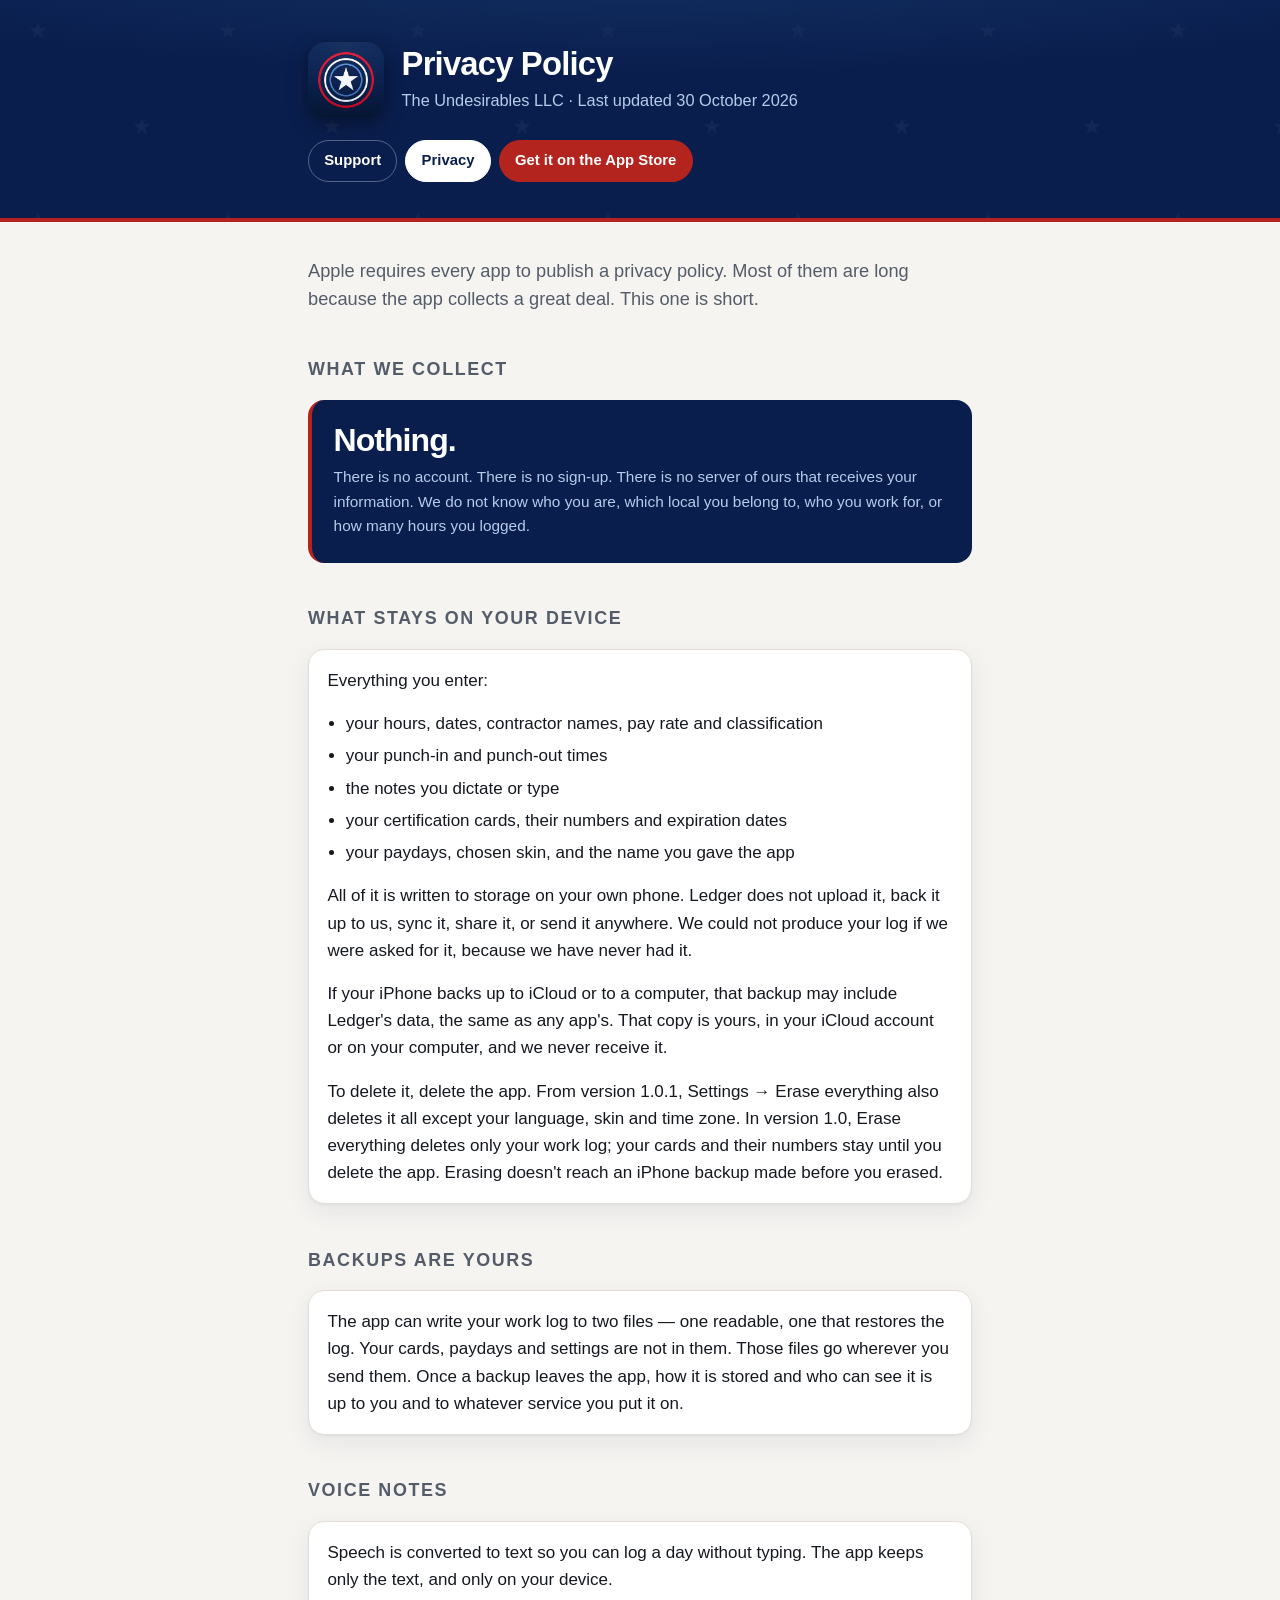
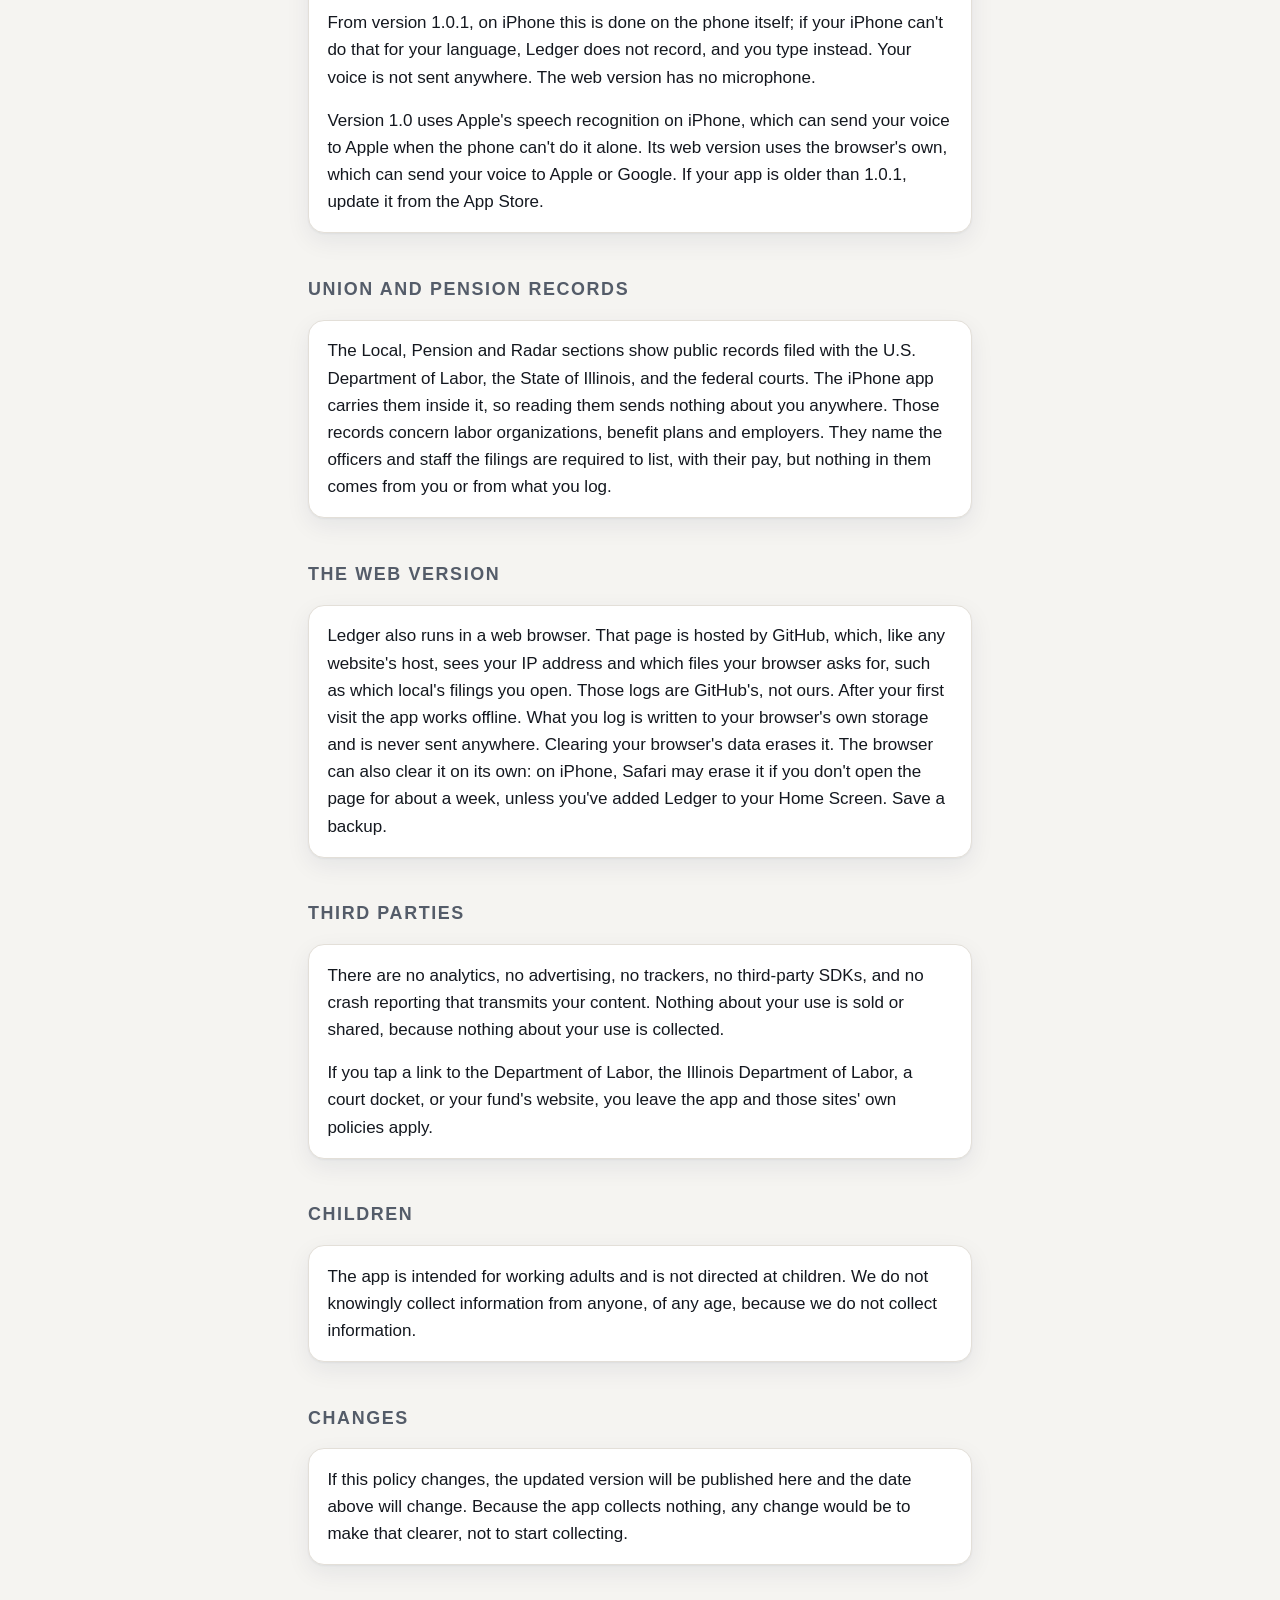
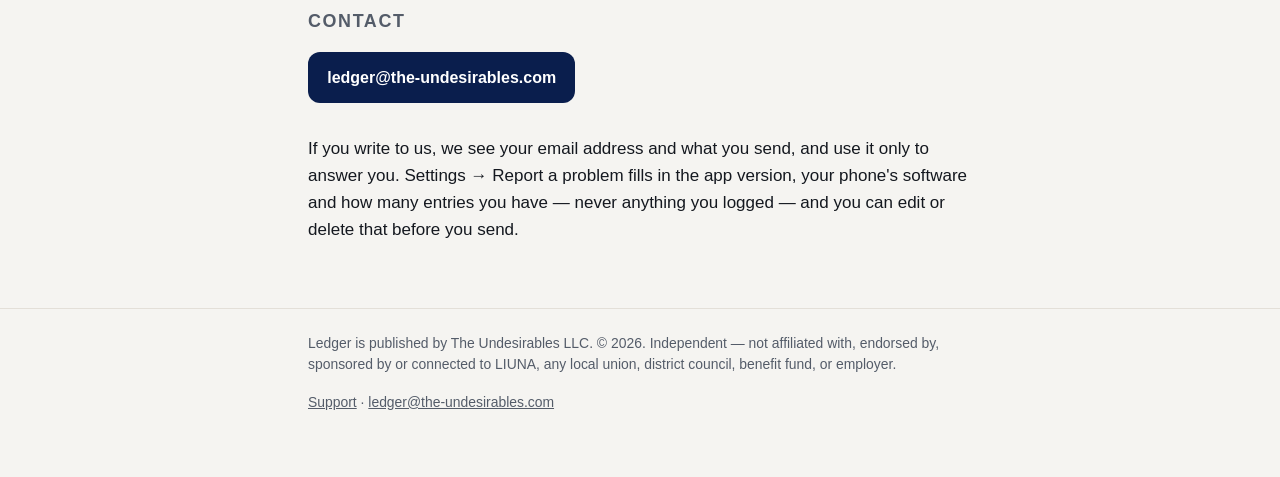
==== commit 54192aba: "The new app icon Same star and rings: true navy with no purple cast, no smudged background stars, th" ====
--- a/privacy.html
+++ b/privacy.html
@@ -5,7 +5,7 @@
 <meta name="viewport" content="width=device-width, initial-scale=1">
 <title>Ledger — Privacy Policy</title>
 <meta name="description" content="Ledger collects nothing. No account, no server, no analytics.">
-<link rel="icon" href="./icon-256.png">
+<link rel="icon" href="./icon-256.png?v=2">
 <link rel="stylesheet" href="./style.css?v=4">
 </head>
 <body>
@@ -13,7 +13,7 @@
 <header>
   <div class="wrap">
     <div class="hero">
-      <img src="./icon-256.png" alt="" width="76" height="76">
+      <img src="./icon-256.png?v=2" alt="" width="76" height="76">
       <div>
         <h1>Privacy Policy</h1>
         <p>The Undesirables LLC · Last updated 30 October 2026</p>
